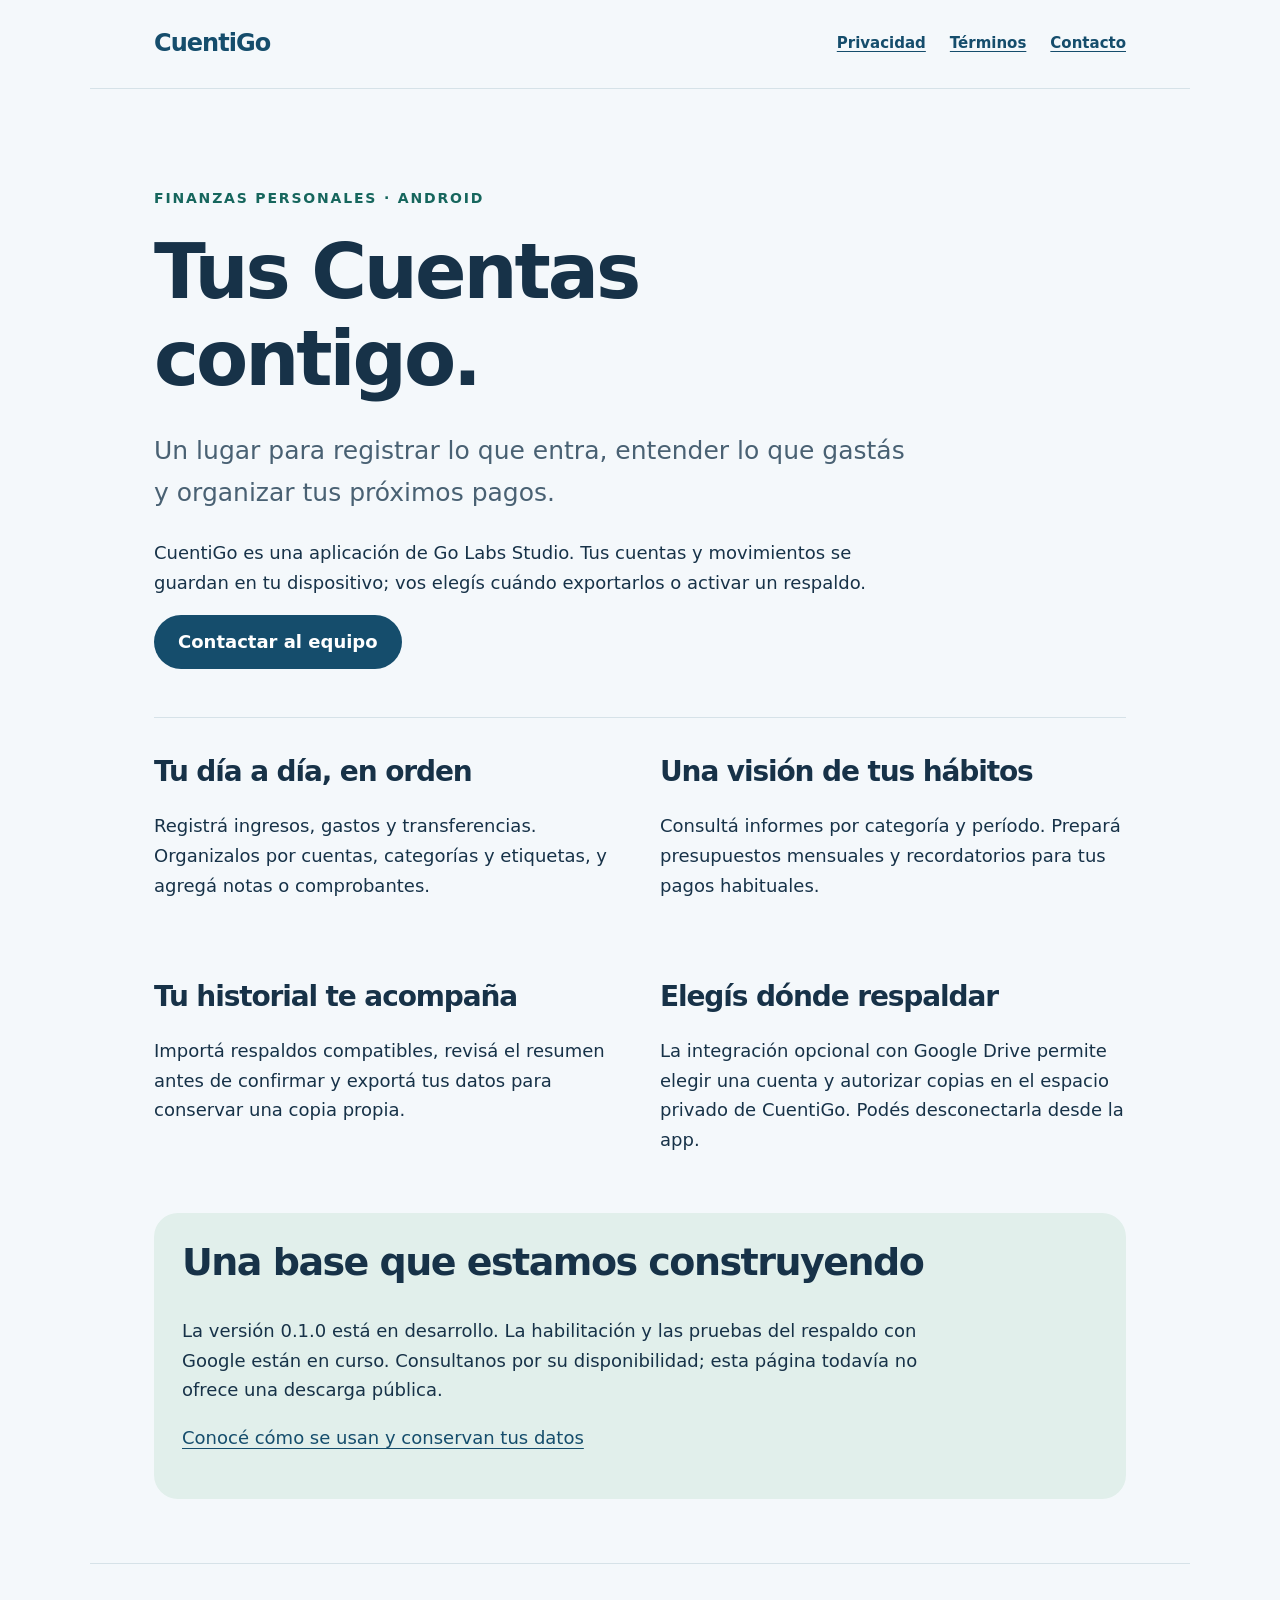
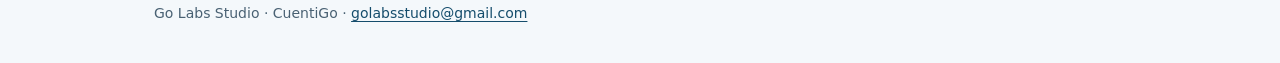
==== index.html @ 39b611a5 "Publicar presentacion y documentacion inicial de CuentiGo" ====
<!doctype html>
<html lang="es">
<head><meta charset="utf-8"><meta name="viewport" content="width=device-width,initial-scale=1"><title>CuentiGo — Tus Cuentas contigo</title><meta name="description" content="CuentiGo, una aplicación Android de Go Labs Studio para organizar tus ingresos, gastos y presupuestos."><link rel="stylesheet" href="styles.css"></head>
<body>
<header><a class="brand" href="index.html">CuentiGo</a><nav aria-label="Navegación principal"><a href="privacidad.html">Privacidad</a><a href="terminos.html">Términos</a><a href="mailto:golabsstudio@gmail.com">Contacto</a></nav></header>
<main>
<section class="hero"><p class="eyebrow">Finanzas personales · Android</p><h1>Tus Cuentas contigo.</h1><p class="lead">Un lugar para registrar lo que entra, entender lo que gastás y organizar tus próximos pagos.</p><p>CuentiGo es una aplicación de Go Labs Studio. Tus cuentas y movimientos se guardan en tu dispositivo; vos elegís cuándo exportarlos o activar un respaldo.</p><a class="button" href="mailto:golabsstudio@gmail.com">Contactar al equipo</a></section>
<section class="features" aria-label="Funciones de CuentiGo"><div><h2>Tu día a día, en orden</h2><p>Registrá ingresos, gastos y transferencias. Organizalos por cuentas, categorías y etiquetas, y agregá notas o comprobantes.</p></div><div><h2>Una visión de tus hábitos</h2><p>Consultá informes por categoría y período. Prepará presupuestos mensuales y recordatorios para tus pagos habituales.</p></div><div><h2>Tu historial te acompaña</h2><p>Importá respaldos compatibles, revisá el resumen antes de confirmar y exportá tus datos para conservar una copia propia.</p></div><div><h2>Elegís dónde respaldar</h2><p>La integración opcional con Google Drive permite elegir una cuenta y autorizar copias en el espacio privado de CuentiGo. Podés desconectarla desde la app.</p></div></section>
<section class="callout"><h2>Una base que estamos construyendo</h2><p>La versión 0.1.0 está en desarrollo. La habilitación y las pruebas del respaldo con Google están en curso. Consultanos por su disponibilidad; esta página todavía no ofrece una descarga pública.</p><p><a href="privacidad.html">Conocé cómo se usan y conservan tus datos</a></p></section>
</main><footer><p>Go Labs Studio · CuentiGo · <a href="mailto:golabsstudio@gmail.com">golabsstudio@gmail.com</a></p></footer>
</body></html>
---- styles.css ----
:root{color-scheme:light;--ink:#173248;--muted:#496173;--paper:#f4f8fb;--line:#d6e2e8;--brand:#154d6c;--accent:#16665d}*{box-sizing:border-box}body{margin:0;background:var(--paper);color:var(--ink);font:18px/1.65 system-ui,-apple-system,"Segoe UI",sans-serif}a{color:var(--brand);text-underline-offset:.2em}a:focus-visible{outline:3px solid var(--accent);outline-offset:5px}header,main,footer{max-width:1100px;margin:auto;padding:24px clamp(20px,5vw,64px)}header{display:flex;align-items:center;justify-content:space-between;gap:24px;border-bottom:1px solid var(--line)}header a{font-weight:650}.brand{text-decoration:none;font-size:24px;letter-spacing:-.04em}nav{display:flex;flex-wrap:wrap;gap:24px;font-size:15px}h1,h2{line-height:1.15;letter-spacing:-.04em}h1{font-size:clamp(40px,7vw,76px);max-width:820px;margin:18px 0 28px}h2{font-size:clamp(26px,4vw,38px);margin-top:48px}p{max-width:760px}.eyebrow{color:var(--accent);font-size:14px;letter-spacing:.13em;font-weight:750;text-transform:uppercase}.hero{padding:60px 0 48px}.lead{font-size:clamp(20px,3vw,25px);color:var(--muted)}.features{display:grid;grid-template-columns:1fr 1fr;gap:40px;border-top:1px solid var(--line);padding-top:16px}.features h2{font-size:28px;margin-top:22px}.callout{margin:40px 0;padding:28px;border-radius:24px;background:#e1efeb}.callout h2{margin-top:0}.button{display:inline-block;padding:12px 24px;border-radius:999px;background:var(--brand);color:white;text-decoration:none;font-weight:600}footer{font-size:14px;color:var(--muted);border-top:1px solid var(--line)}.legal{max-width:880px}.legal h1{font-size:clamp(36px,5vw,56px)}.legal h2{font-size:26px;letter-spacing:-.02em}.legal li{margin:10px 0}.meta{color:var(--muted);font-size:15px}code{overflow-wrap:anywhere;font-size:.9em}@media(max-width:600px){header{align-items:flex-start}.features{grid-template-columns:1fr;gap:8px}.hero{padding:32px 0}nav{gap:12px}body{font-size:17px}}
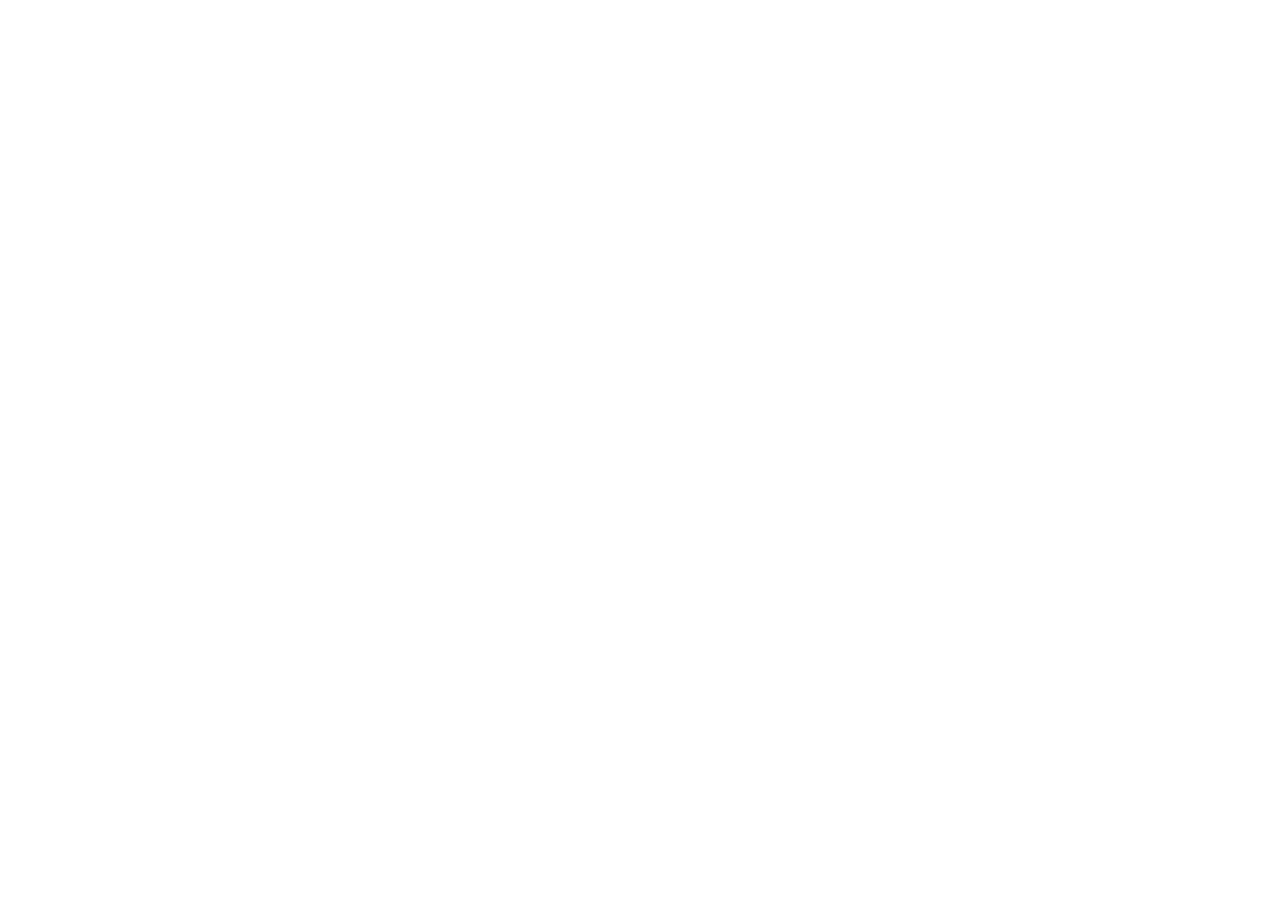
==== commit c827d71c: "Redirigir CuentiGo al sitio de Go Labs Studio" ====
--- a/index.html
+++ b/index.html
@@ -1,11 +1,2 @@
 <!doctype html>
-<html lang="es">
-<head><meta charset="utf-8"><meta name="viewport" content="width=device-width,initial-scale=1"><title>CuentiGo — Tus Cuentas contigo</title><meta name="description" content="CuentiGo, una aplicación Android de Go Labs Studio para organizar tus ingresos, gastos y presupuestos."><link rel="stylesheet" href="styles.css"></head>
-<body>
-<header><a class="brand" href="index.html">CuentiGo</a><nav aria-label="Navegación principal"><a href="privacidad.html">Privacidad</a><a href="terminos.html">Términos</a><a href="mailto:golabsstudio@gmail.com">Contacto</a></nav></header>
-<main>
-<section class="hero"><p class="eyebrow">Finanzas personales · Android</p><h1>Tus Cuentas contigo.</h1><p class="lead">Un lugar para registrar lo que entra, entender lo que gastás y organizar tus próximos pagos.</p><p>CuentiGo es una aplicación de Go Labs Studio. Tus cuentas y movimientos se guardan en tu dispositivo; vos elegís cuándo exportarlos o activar un respaldo.</p><a class="button" href="mailto:golabsstudio@gmail.com">Contactar al equipo</a></section>
-<section class="features" aria-label="Funciones de CuentiGo"><div><h2>Tu día a día, en orden</h2><p>Registrá ingresos, gastos y transferencias. Organizalos por cuentas, categorías y etiquetas, y agregá notas o comprobantes.</p></div><div><h2>Una visión de tus hábitos</h2><p>Consultá informes por categoría y período. Prepará presupuestos mensuales y recordatorios para tus pagos habituales.</p></div><div><h2>Tu historial te acompaña</h2><p>Importá respaldos compatibles, revisá el resumen antes de confirmar y exportá tus datos para conservar una copia propia.</p></div><div><h2>Elegís dónde respaldar</h2><p>La integración opcional con Google Drive permite elegir una cuenta y autorizar copias en el espacio privado de CuentiGo. Podés desconectarla desde la app.</p></div></section>
-<section class="callout"><h2>Una base que estamos construyendo</h2><p>La versión 0.1.0 está en desarrollo. La habilitación y las pruebas del respaldo con Google están en curso. Consultanos por su disponibilidad; esta página todavía no ofrece una descarga pública.</p><p><a href="privacidad.html">Conocé cómo se usan y conservan tus datos</a></p></section>
-</main><footer><p>Go Labs Studio · CuentiGo · <a href="mailto:golabsstudio@gmail.com">golabsstudio@gmail.com</a></p></footer>
-</body></html>
+<html lang="es"><head><meta charset="utf-8"><meta name="viewport" content="width=device-width,initial-scale=1"><meta http-equiv="refresh" content="0; url=https://golabsstudio.github.io/"><link rel="canonical" href="https://golabsstudio.github.io/"><title>CuentiGo - Go Labs Studio</title></head><body><main><h1>CuentiGo</h1><p>La web de CuentiGo ahora pertenece a la direcci&#243;n de Go Labs Studio.</p><p><a href="https://golabsstudio.github.io/">Continuar a Go Labs Studio</a></p></main></body></html>
